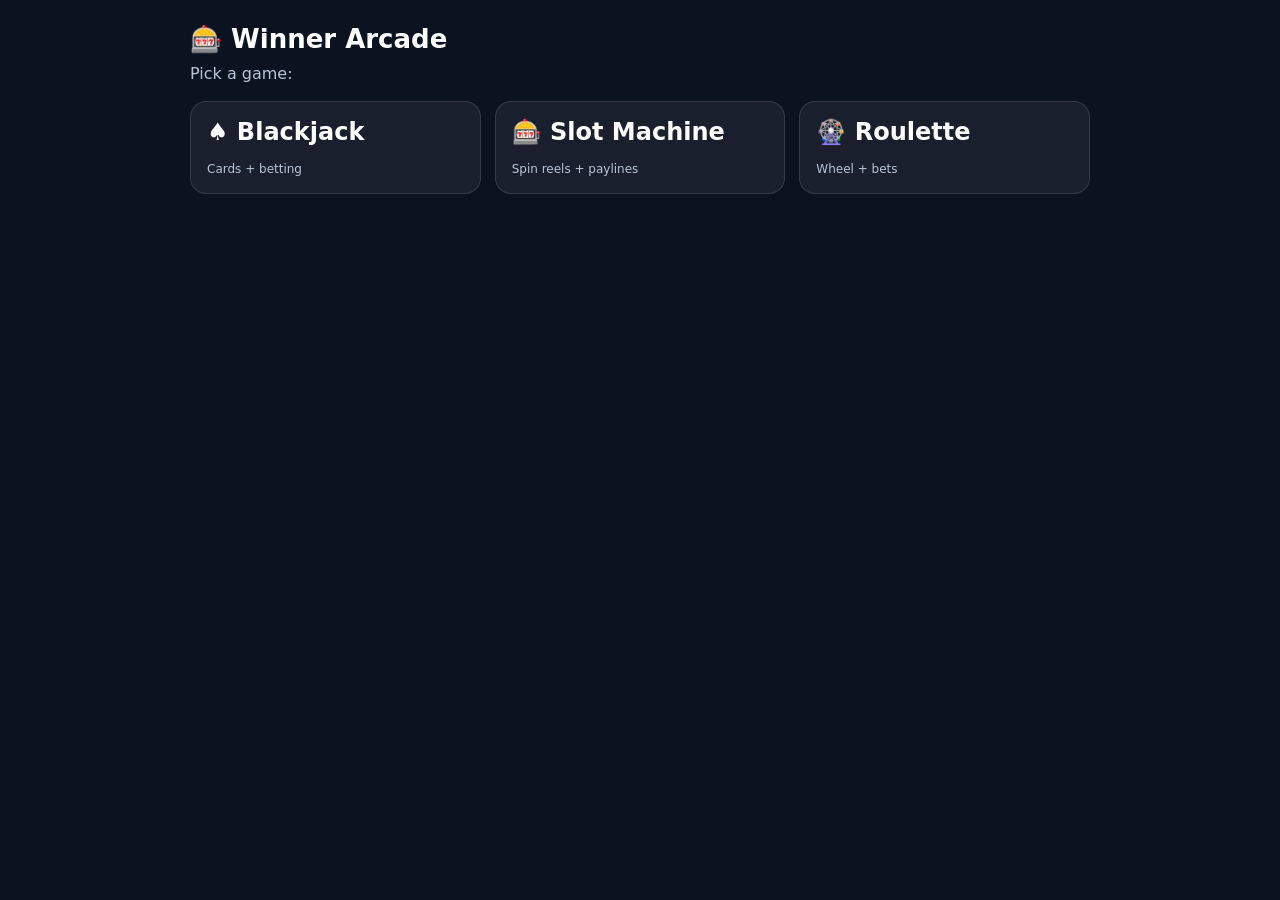
==== winner/index.html @ af33db4f "casino" ====
<!doctype html>
<html lang="en">
<head>
  <meta charset="utf-8" />
  <meta name="viewport" content="width=device-width,initial-scale=1" />
  <title>Winner Arcade</title>
  <style>
    body{margin:0;font-family:system-ui,Segoe UI,Roboto,Arial;background:#0b1220;color:#fff}
    .wrap{max-width:900px;margin:0 auto;padding:24px}
    h1{margin:0 0 10px;font-size:26px}
    p{margin:0 0 18px;color:#b8c6d8}
    .grid{display:grid;grid-template-columns:repeat(auto-fit,minmax(240px,1fr));gap:14px}
    a.card{
      display:block;text-decoration:none;color:#fff;
      background:rgba(255,255,255,.06);
      border:1px solid rgba(255,255,255,.12);
      border-radius:16px;padding:16px;
      transition:.15s transform,.15s background;
    }
    a.card:hover{transform:translateY(-2px);background:rgba(255,255,255,.09)}
    .tag{display:inline-block;margin-top:10px;font-size:12px;color:#b8c6d8}
  </style>
</head>
<body>
  <div class="wrap">
    <h1>🎰 Winner Arcade</h1>
    <p>Pick a game:</p>
    <div class="grid">
      <a class="card" href="./blackjack/index.html">
        <h2 style="margin:0 0 6px">♠ Blackjack</h2>
        <div class="tag">Cards + betting</div>
      </a>
      <a class="card" href="./slot/index.html">
        <h2 style="margin:0 0 6px">🎰 Slot Machine</h2>
        <div class="tag">Spin reels + paylines</div>
      </a>
      <a class="card" href="./roulette/index.html">
        <h2 style="margin:0 0 6px">🎡 Roulette</h2>
        <div class="tag">Wheel + bets</div>
      </a>


    </div>
  </div>
</body>
</html>
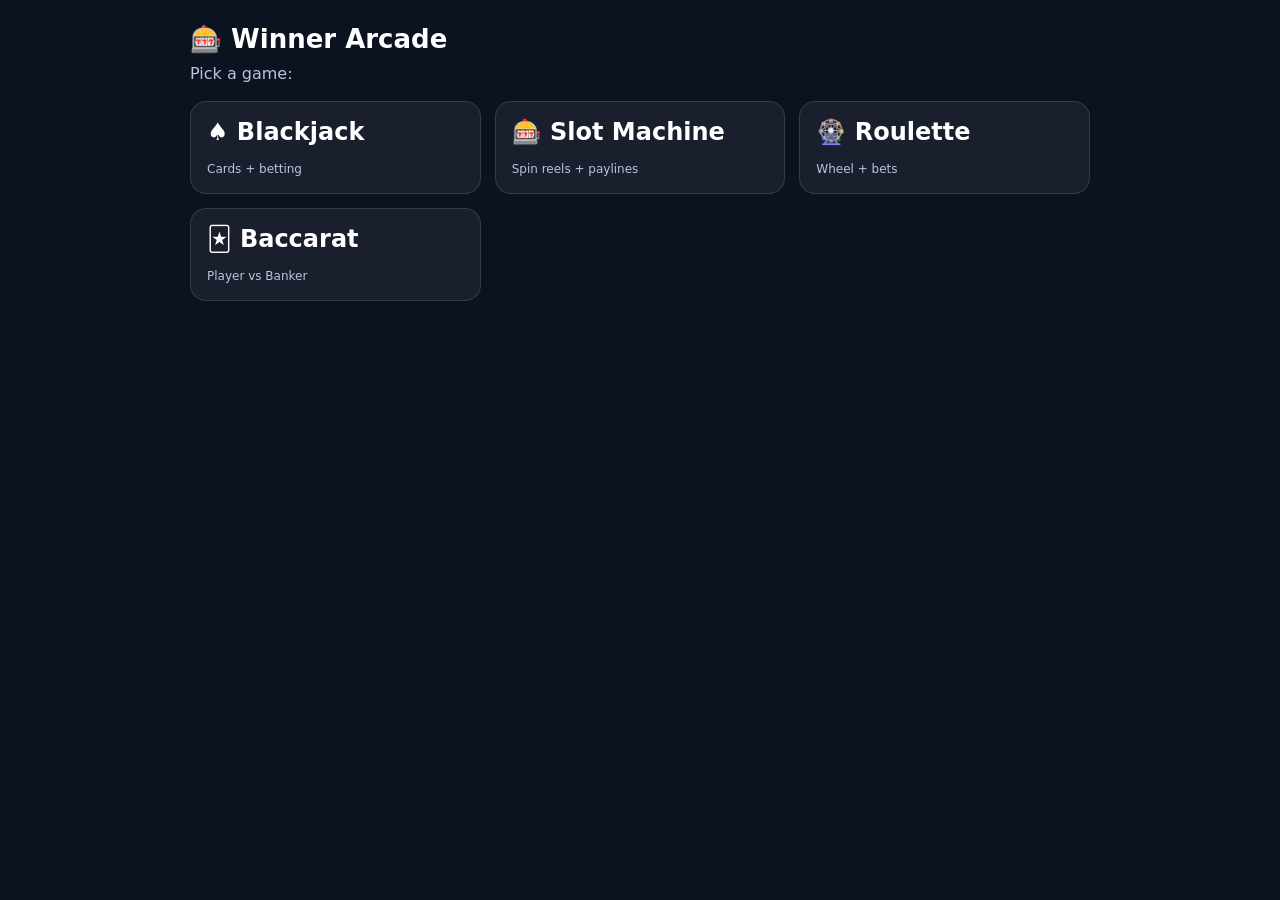
==== commit d628421e: "baccarat" ====
--- a/winner/index.html
+++ b/winner/index.html
@@ -38,6 +38,10 @@
         <h2 style="margin:0 0 6px">🎡 Roulette</h2>
         <div class="tag">Wheel + bets</div>
       </a>
+      <a class="card" href="./baccarat/index.html">
+         <h2 style="margin:0 0 6px">🃏 Baccarat</h2>
+        <div class="tag">Player vs Banker</div>
+        </a>
 
 
     </div>
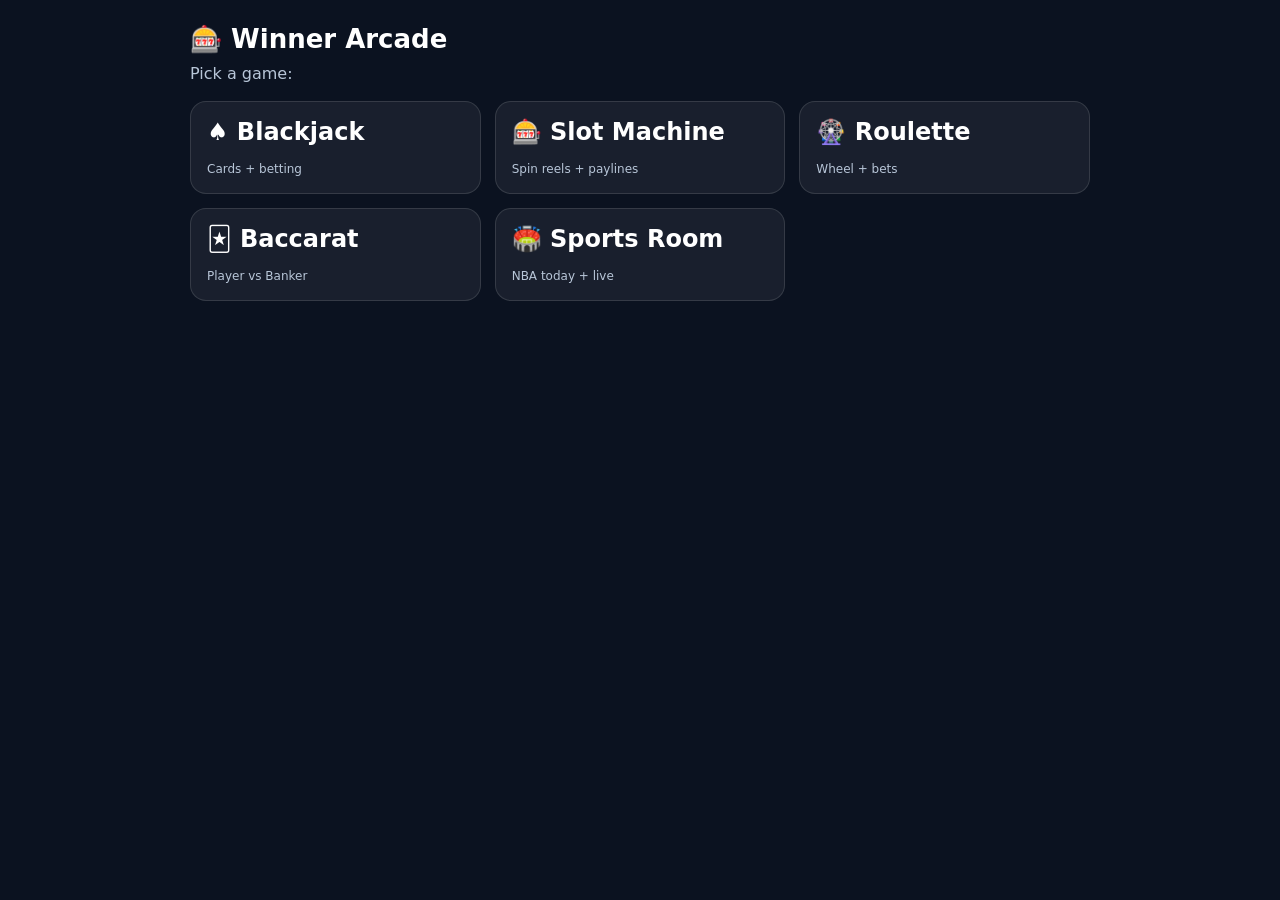
==== commit a7aaf994: "sports addition with season avgs" ====
--- a/winner/index.html
+++ b/winner/index.html
@@ -42,6 +42,10 @@
          <h2 style="margin:0 0 6px">🃏 Baccarat</h2>
         <div class="tag">Player vs Banker</div>
         </a>
+      <a class="card" href="./sports/index.html">
+        <h2 style="margin:0 0 6px">🏟️ Sports Room</h2>
+        <div class="tag">NBA today + live</div>
+      </a>
 
 
     </div>
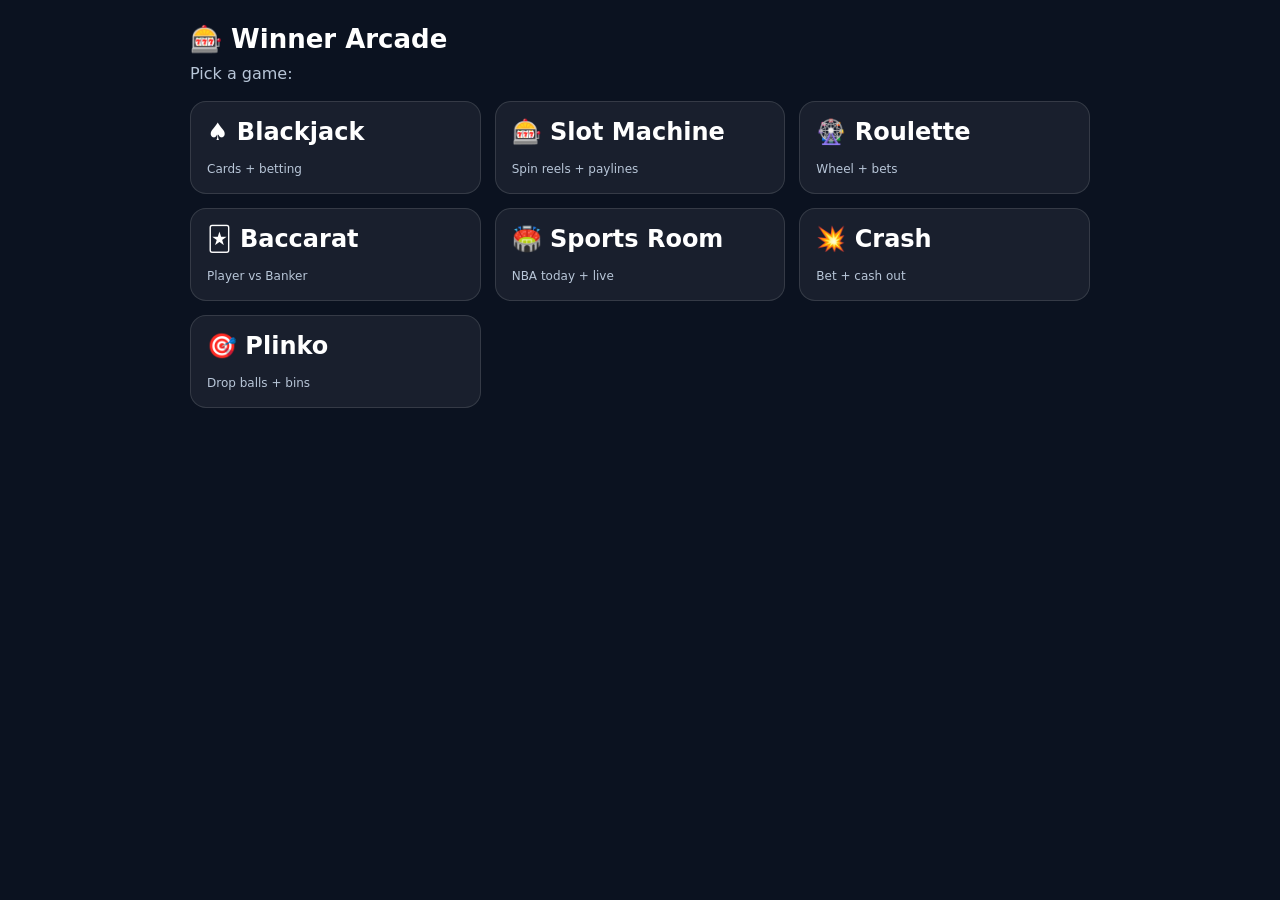
==== commit c5fd3663: "plinko" ====
--- a/winner/index.html
+++ b/winner/index.html
@@ -47,7 +47,17 @@
         <div class="tag">NBA today + live</div>
       </a>
 
+      <a class="card" href="./crash/index.html">
+        <h2 style="margin:0 0 6px">💥 Crash</h2>
+        <div class="tag">Bet + cash out</div>
+      </a>
 
+      <a class="card" href="./plinko/index.html">
+        <h2 style="margin:0 0 6px">🎯 Plinko</h2>
+        <div class="tag">Drop balls + bins</div>
+      </a>
+
+      
     </div>
   </div>
 </body>
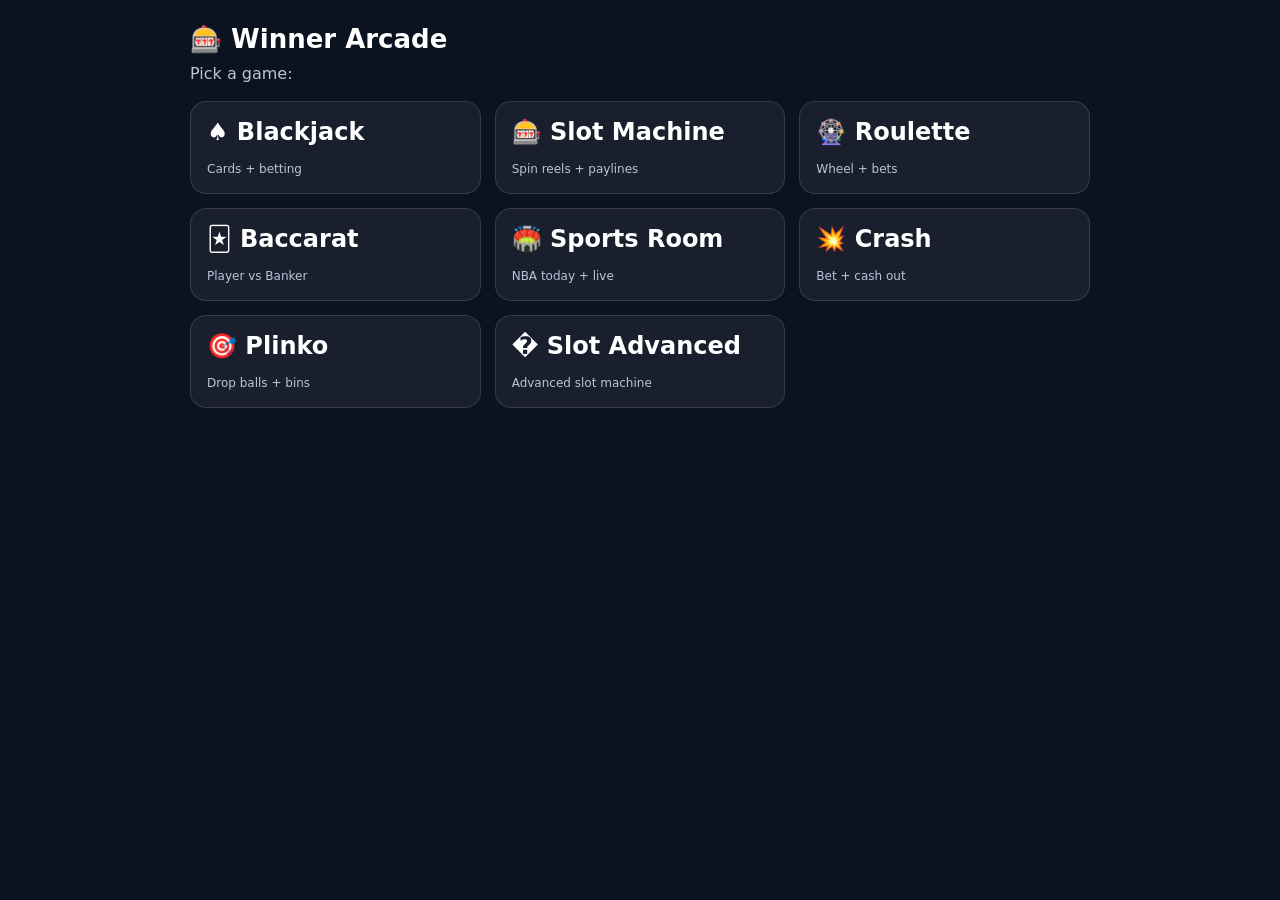
==== commit 800a4eb2: "added advanced slot with hold and spin. needs progressive and more logic" ====
--- a/winner/index.html
+++ b/winner/index.html
@@ -56,7 +56,10 @@
         <h2 style="margin:0 0 6px">🎯 Plinko</h2>
         <div class="tag">Drop balls + bins</div>
       </a>
-
+      <a class="card" href="./slot-advanced/index.html">
+        <h2 style="margin:0 0 6px">� Slot Advanced</h2>
+        <div class="tag">Advanced slot machine</div>
+      </a>
       
     </div>
   </div>
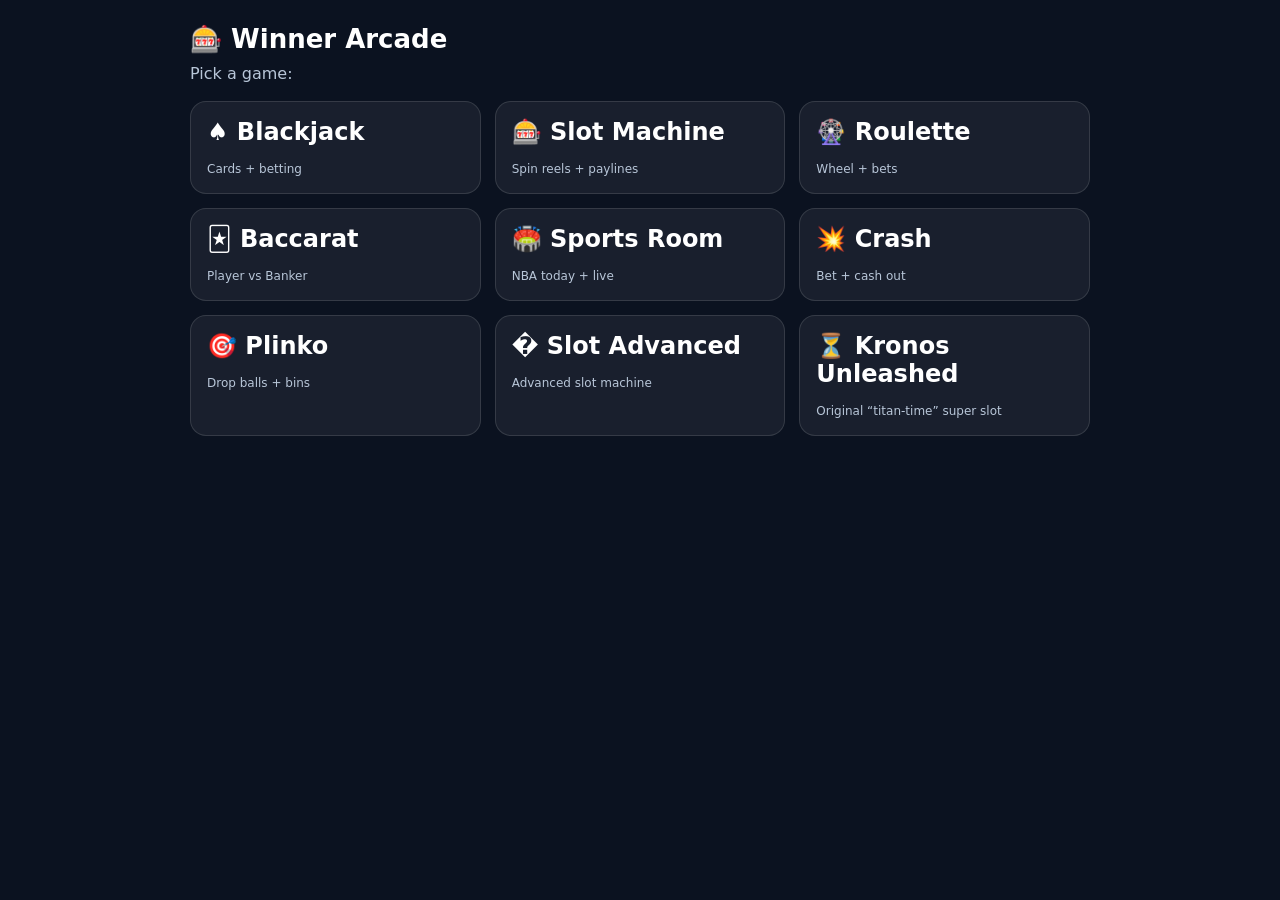
==== commit 5c6c8c30: "added confindence" ====
--- a/winner/index.html
+++ b/winner/index.html
@@ -60,6 +60,12 @@
         <h2 style="margin:0 0 6px">� Slot Advanced</h2>
         <div class="tag">Advanced slot machine</div>
       </a>
+       
+       <a class="card" href="./kronos-unleashed/index.html">
+        <h2 style="margin:0 0 6px">⏳ Kronos Unleashed</h2>
+        <div class="tag">Original “titan-time” super slot</div>
+      </a>
+
       
     </div>
   </div>
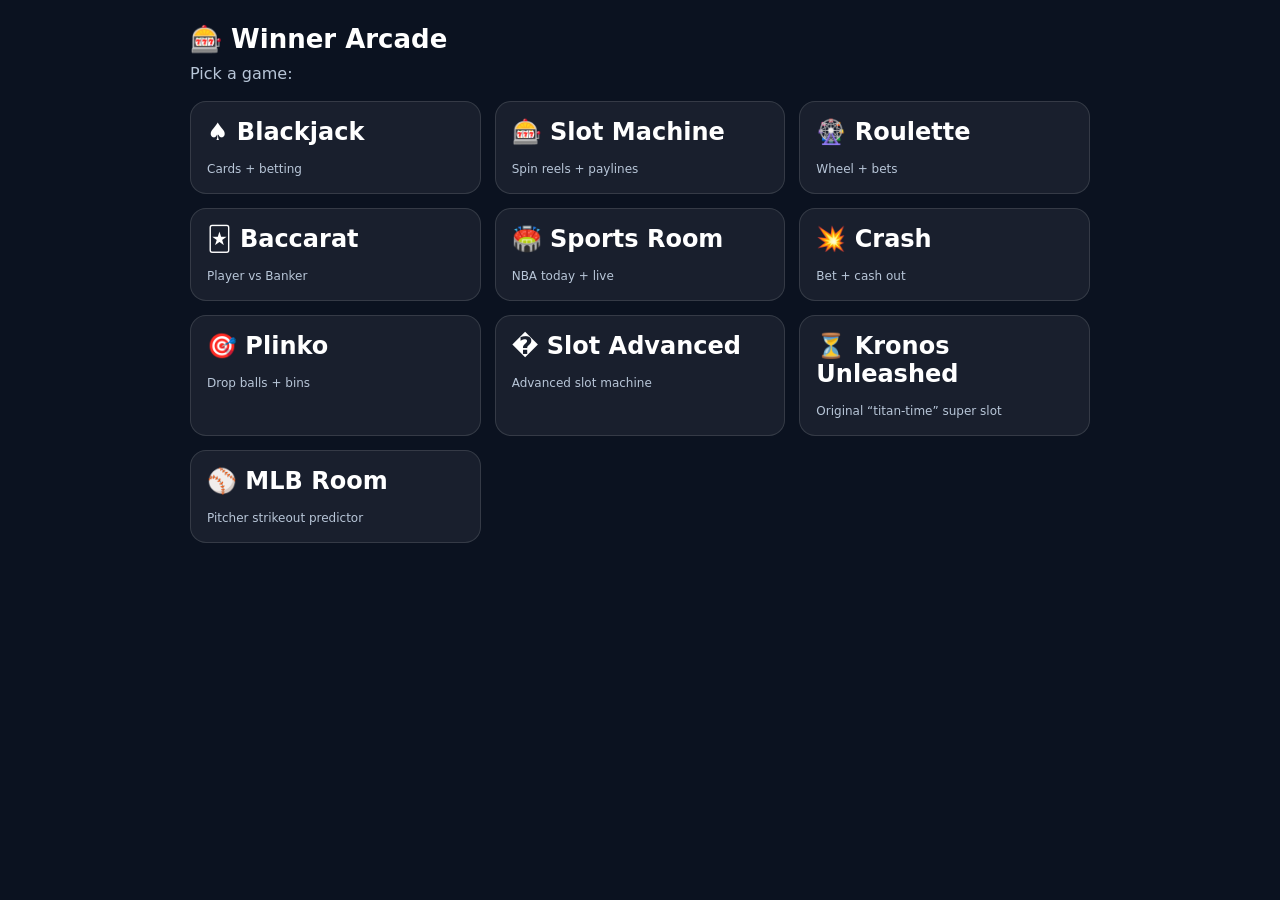
==== commit d3cf62be: "more mlb" ====
--- a/winner/index.html
+++ b/winner/index.html
@@ -66,6 +66,11 @@
         <div class="tag">Original “titan-time” super slot</div>
       </a>
 
+      <a class="card" href="./mlb/index.html">
+        <h2 style="margin:0 0 6px">⚾ MLB Room</h2>
+        <div class="tag">Pitcher strikeout predictor</div>
+      </a>
+
       
     </div>
   </div>
